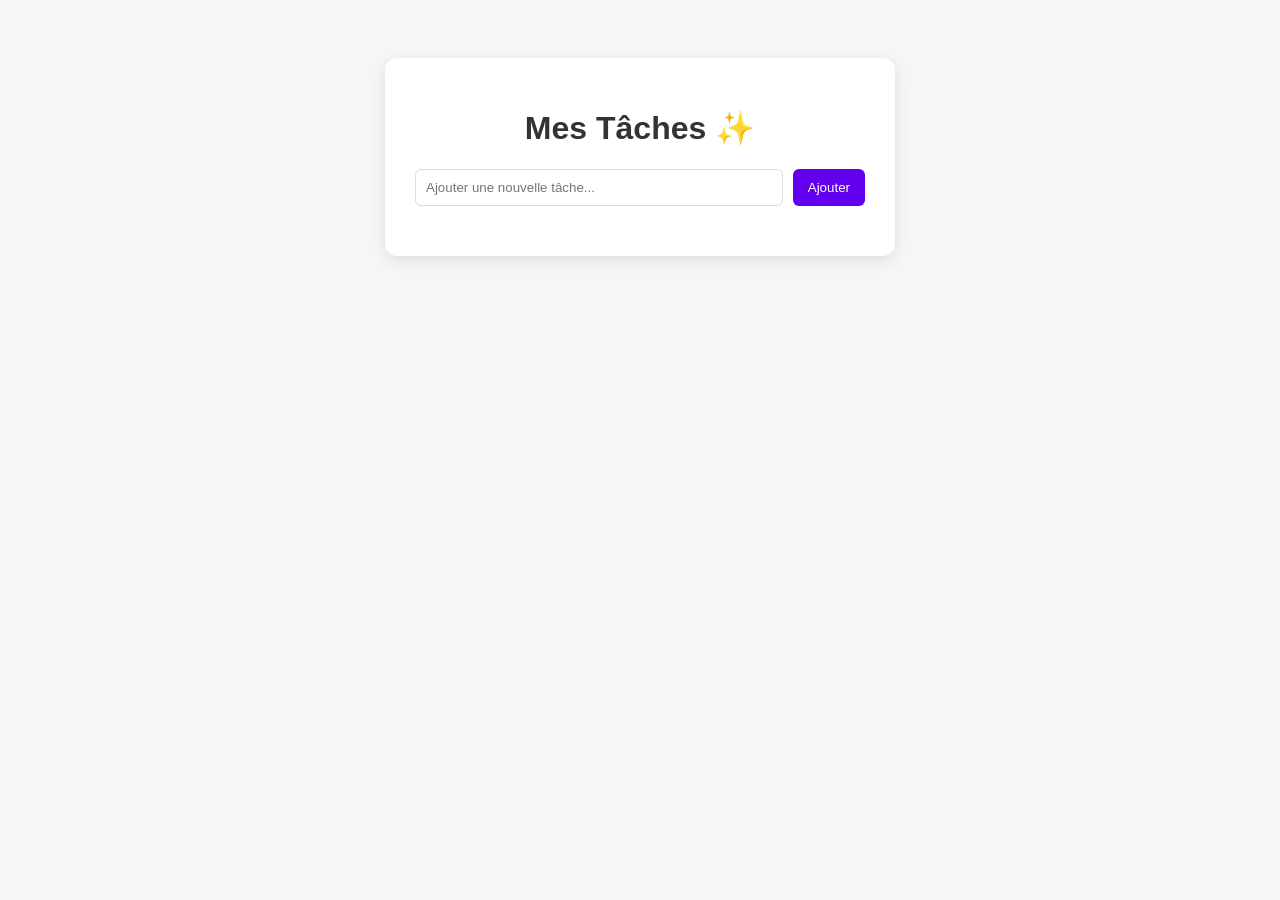
==== index.html @ c24b438d "Initial commit: Ajout des fichiers web et Dockerfile pour OpenShift" ====
<!DOCTYPE html>
<html lang="fr">
<head>
    <meta charset="UTF-8">
    <meta name="viewport" content="width=device-width, initial-scale=1.0">
    <title>Ma Gestion de Tâches</title>
    <link rel="stylesheet" href="style.css">
</head>
<body>
    <div class="app-container">
        <h1>Mes Tâches ✨</h1>
        <div class="input-section">
            <input type="text" id="taskInput" placeholder="Ajouter une nouvelle tâche...">
            <button id="addBtn">Ajouter</button>
        </div>
        <ul id="taskList"></ul>
    </div>
    <script src="script.js"></script>
</body>
</html>
---- style.css ----
body {
    font-family: 'Segoe UI', Tahoma, Geneva, Verdana, sans-serif;
    background-color: #f4f7f6;
    display: flex;
    justify-content: center;
    padding-top: 50px;
}
.app-container {
    background: white;
    padding: 30px;
    border-radius: 12px;
    box-shadow: 0 4px 15px rgba(0,0,0,0.1);
    width: 100%;
    max-width: 450px;
}
h1 { text-align: center; color: #333; }
.input-section { display: flex; gap: 10px; margin-bottom: 20px; }
input { flex: 1; padding: 10px; border: 1px solid #ddd; border-radius: 6px; }
button { padding: 10px 15px; background: #6200ee; color: white; border: none; border-radius: 6px; cursor: pointer; }
button:hover { background: #4b00b4; }
ul { list-style: none; padding: 0; }
li { display: flex; justify-content: space-between; padding: 12px; background: #f9f9f9; margin-bottom: 8px; border-radius: 6px; border-left: 4px solid #6200ee; }
.delete-btn { background: none; color: #ff5252; border: none; cursor: pointer; font-weight: bold; }
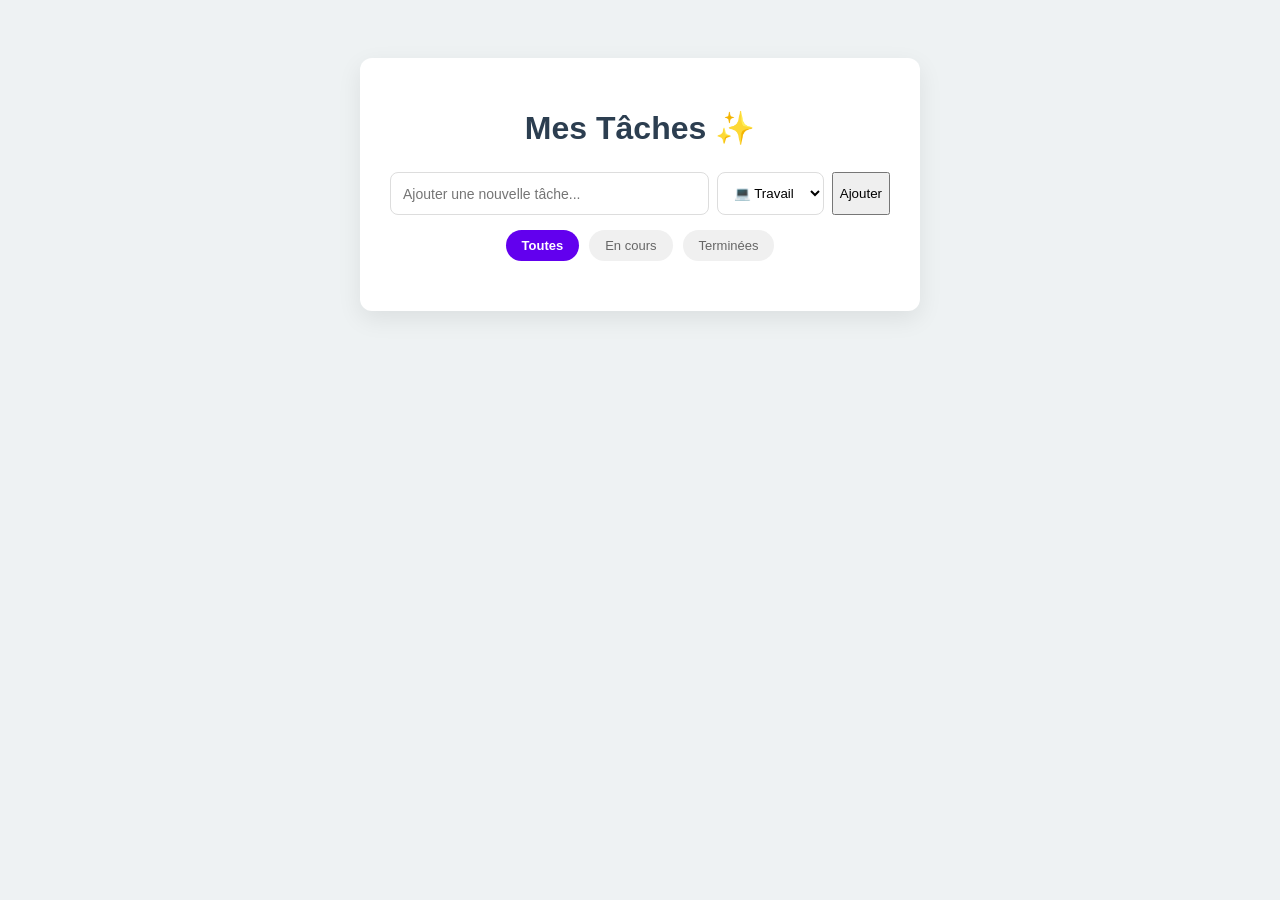
==== commit cbe17e85: "Ajout des étiquettes, des statuts et du système de filtrage" ====
--- a/index.html
+++ b/index.html
@@ -3,16 +3,29 @@
 <head>
     <meta charset="UTF-8">
     <meta name="viewport" content="width=device-width, initial-scale=1.0">
-    <title>Ma Gestion de Tâches</title>
+    <title>Gestion de Tâches Avancée</title>
     <link rel="stylesheet" href="style.css">
 </head>
 <body>
     <div class="app-container">
         <h1>Mes Tâches ✨</h1>
+        
         <div class="input-section">
             <input type="text" id="taskInput" placeholder="Ajouter une nouvelle tâche...">
+            <select id="tagSelect">
+                <option value="💻 Travail">💻 Travail</option>
+                <option value="🏠 Perso">🏠 Perso</option>
+                <option value="🚨 Urgent">🚨 Urgent</option>
+            </select>
             <button id="addBtn">Ajouter</button>
         </div>
+
+        <div class="filter-section">
+            <button class="filter-btn active" data-filter="all">Toutes</button>
+            <button class="filter-btn" data-filter="active">En cours</button>
+            <button class="filter-btn" data-filter="completed">Terminées</button>
+        </div>
+
         <ul id="taskList"></ul>
     </div>
     <script src="script.js"></script>
--- a/style.css
+++ b/style.css
@@ -1,6 +1,6 @@
 body {
     font-family: 'Segoe UI', Tahoma, Geneva, Verdana, sans-serif;
-    background-color: #f4f7f6;
+    background-color: #eef2f3;
     display: flex;
     justify-content: center;
     padding-top: 50px;
@@ -9,15 +9,30 @@
     background: white;
     padding: 30px;
     border-radius: 12px;
-    box-shadow: 0 4px 15px rgba(0,0,0,0.1);
+    box-shadow: 0 8px 24px rgba(0,0,0,0.08);
     width: 100%;
-    max-width: 450px;
+    max-width: 500px;
 }
-h1 { text-align: center; color: #333; }
-.input-section { display: flex; gap: 10px; margin-bottom: 20px; }
-input { flex: 1; padding: 10px; border: 1px solid #ddd; border-radius: 6px; }
-button { padding: 10px 15px; background: #6200ee; color: white; border: none; border-radius: 6px; cursor: pointer; }
-button:hover { background: #4b00b4; }
+h1 { text-align: center; color: #2c3e50; margin-bottom: 25px; }
+.input-section { display: flex; gap: 8px; margin-bottom: 15px; }
+input { flex: 1; padding: 12px; border: 1px solid #ddd; border-radius: 8px; font-size: 14px; }
+select { padding: 12px; border: 1px solid #ddd; border-radius: 8px; background: white; cursor: pointer; }
+button id="addBtn" { padding: 12px 18px; background: #6200ee; color: white; border: none; border-radius: 8px; cursor: pointer; font-weight: bold; }
+button:hover { opacity: 0.9; }
+
+/* Filtres */
+.filter-section { display: flex; gap: 10px; margin-bottom: 20px; justify-content: center; }
+.filter-btn { background: #f0f0f0; border: none; padding: 8px 16px; border-radius: 20px; cursor: pointer; font-size: 13px; color: #666; transition: 0.2s; }
+.filter-btn.active { background: #6200ee; color: white; font-weight: bold; }
+
+/* Liste */
 ul { list-style: none; padding: 0; }
-li { display: flex; justify-content: space-between; padding: 12px; background: #f9f9f9; margin-bottom: 8px; border-radius: 6px; border-left: 4px solid #6200ee; }
-.delete-btn { background: none; color: #ff5252; border: none; cursor: pointer; font-weight: bold; }+li { display: flex; align-items: center; justify-content: space-between; padding: 14px; background: #f9f9f9; margin-bottom: 10px; border-radius: 8px; box-shadow: 0 2px 5px rgba(0,0,0,0.02); transition: 0.3s; }
+li.completed { background: #f2f2f2; opacity: 0.7; }
+li.completed .task-text { text-decoration: line-through; color: #888; }
+
+.task-content { display: flex; align-items: center; gap: 12px; flex: 1; }
+.task-checkbox { width: 18px; height: 18px; cursor: pointer; }
+.tag { font-size: 11px; padding: 4px 8px; border-radius: 12px; background: #e1bee7; color: #4a148c; font-weight: bold; }
+
+.delete-btn { background: none; color: #e74c3c; border: none; cursor: pointer; font-size: 16px; padding: 5px; }
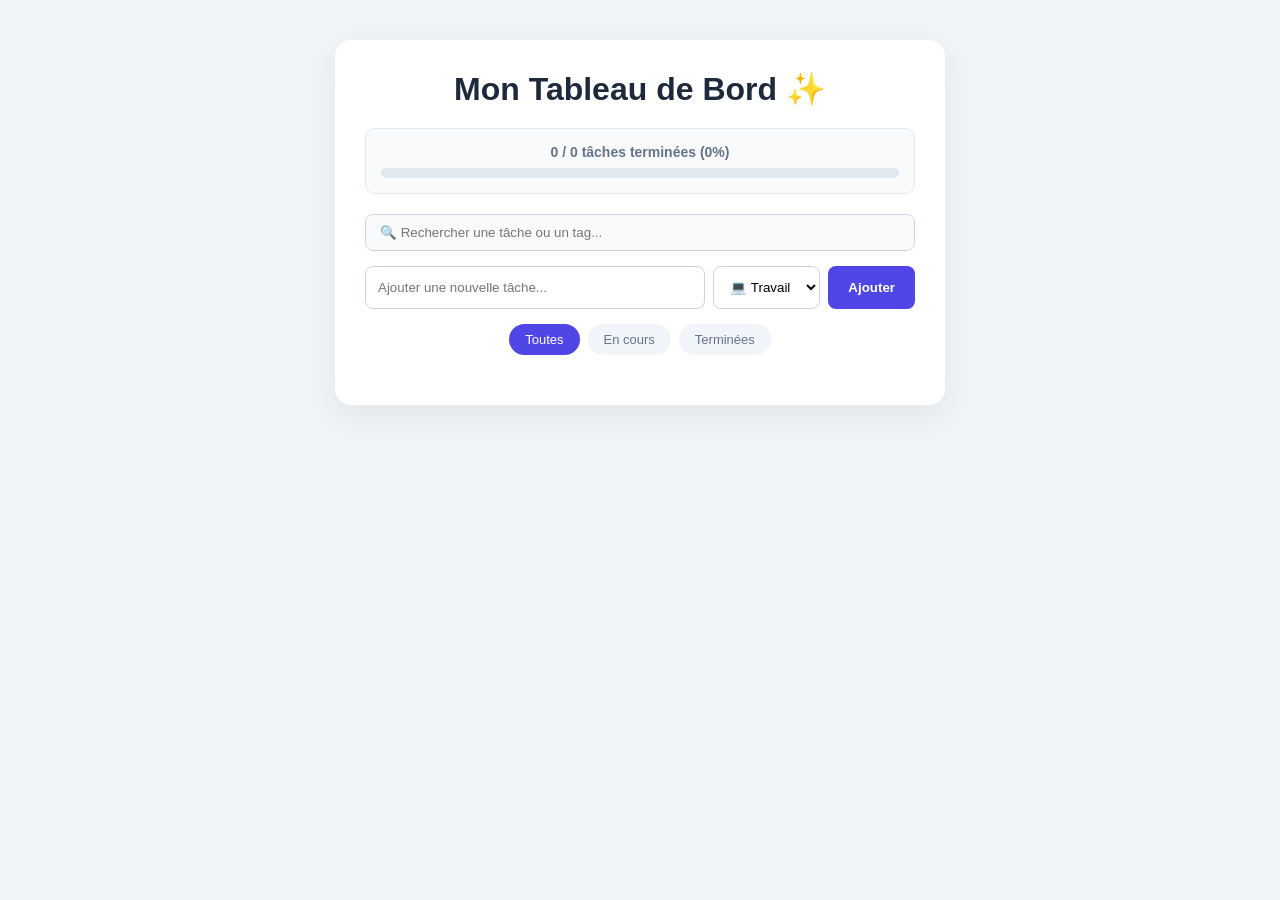
==== commit a4d80dd4: "Feature: Barre de recherche, progression dynamique et codes couleurs par priorité" ====
--- a/index.html
+++ b/index.html
@@ -3,13 +3,27 @@
 <head>
     <meta charset="UTF-8">
     <meta name="viewport" content="width=device-width, initial-scale=1.0">
-    <title>Gestion de Tâches Avancée</title>
+    <title>Gestion de Tâches Pro</title>
     <link rel="stylesheet" href="style.css">
 </head>
 <body>
     <div class="app-container">
-        <h1>Mes Tâches ✨</h1>
+        <h1>Mon Tableau de Bord ✨</h1>
         
+        <!-- Barre de statistiques et progression -->
+        <div class="stats-container">
+            <div class="stats-text" id="statsText">0 / 0 tâches terminées (0%)</div>
+            <div class="progress-bar-bg">
+                <div class="progress-bar-fill" id="progressBarFill"></div>
+            </div>
+        </div>
+
+        <!-- Barre de Recherche -->
+        <div class="search-section">
+            <input type="text" id="searchInput" placeholder="🔍 Rechercher une tâche ou un tag...">
+        </div>
+
+        <!-- Section d'ajout -->
         <div class="input-section">
             <input type="text" id="taskInput" placeholder="Ajouter une nouvelle tâche...">
             <select id="tagSelect">
@@ -20,12 +34,14 @@
             <button id="addBtn">Ajouter</button>
         </div>
 
+        <!-- Filtres d'état -->
         <div class="filter-section">
             <button class="filter-btn active" data-filter="all">Toutes</button>
             <button class="filter-btn" data-filter="active">En cours</button>
             <button class="filter-btn" data-filter="completed">Terminées</button>
         </div>
 
+        <!-- Liste des tâches -->
         <ul id="taskList"></ul>
     </div>
     <script src="script.js"></script>
--- a/style.css
+++ b/style.css
@@ -1,38 +1,56 @@
 body {
     font-family: 'Segoe UI', Tahoma, Geneva, Verdana, sans-serif;
-    background-color: #eef2f3;
+    background-color: #f0f4f8;
     display: flex;
     justify-content: center;
-    padding-top: 50px;
+    padding-top: 40px;
+    margin: 0;
 }
 .app-container {
     background: white;
     padding: 30px;
-    border-radius: 12px;
-    box-shadow: 0 8px 24px rgba(0,0,0,0.08);
+    border-radius: 16px;
+    box-shadow: 0 10px 30px rgba(0,0,0,0.06);
     width: 100%;
-    max-width: 500px;
+    max-width: 550px;
 }
-h1 { text-align: center; color: #2c3e50; margin-bottom: 25px; }
+h1 { text-align: center; color: #1e293b; margin-top: 0; margin-bottom: 20px; }
+
+/* Statistiques & Barre de progression */
+.stats-container { background: #f8fafc; padding: 15px; border-radius: 10px; margin-bottom: 20px; border: 1px solid #e2e8f0; }
+.stats-text { font-size: 14px; color: #64748b; font-weight: 600; margin-bottom: 8px; text-align: center; }
+.progress-bar-bg { background: #e2e8f0; height: 10px; border-radius: 5px; overflow: hidden; }
+.progress-bar-fill { background: #10b981; height: 100%; width: 0%; transition: width 0.4s ease; }
+
+/* Recherche */
+.search-section { margin-bottom: 15px; }
+.search-section input { width: 100%; box-sizing: border-box; padding: 10px 14px; border: 1px solid #cbd5e1; border-radius: 8px; background: #f8fafc; }
+
+/* Formulaire d'ajout */
 .input-section { display: flex; gap: 8px; margin-bottom: 15px; }
-input { flex: 1; padding: 12px; border: 1px solid #ddd; border-radius: 8px; font-size: 14px; }
-select { padding: 12px; border: 1px solid #ddd; border-radius: 8px; background: white; cursor: pointer; }
-button id="addBtn" { padding: 12px 18px; background: #6200ee; color: white; border: none; border-radius: 8px; cursor: pointer; font-weight: bold; }
-button:hover { opacity: 0.9; }
+.input-section input { flex: 1; padding: 12px; border: 1px solid #cbd5e1; border-radius: 8px; }
+select { padding: 12px; border: 1px solid #cbd5e1; border-radius: 8px; background: white; cursor: pointer; }
+#addBtn { padding: 12px 20px; background: #4f46e5; color: white; border: none; border-radius: 8px; cursor: pointer; font-weight: bold; }
 
 /* Filtres */
-.filter-section { display: flex; gap: 10px; margin-bottom: 20px; justify-content: center; }
-.filter-btn { background: #f0f0f0; border: none; padding: 8px 16px; border-radius: 20px; cursor: pointer; font-size: 13px; color: #666; transition: 0.2s; }
-.filter-btn.active { background: #6200ee; color: white; font-weight: bold; }
+.filter-section { display: flex; gap: 8px; margin-bottom: 20px; justify-content: center; }
+.filter-btn { background: #f1f5f9; border: none; padding: 8px 16px; border-radius: 20px; cursor: pointer; font-size: 13px; color: #64748b; font-weight: 500; }
+.filter-btn.active { background: #4f46e5; color: white; }
 
-/* Liste */
-ul { list-style: none; padding: 0; }
-li { display: flex; align-items: center; justify-content: space-between; padding: 14px; background: #f9f9f9; margin-bottom: 10px; border-radius: 8px; box-shadow: 0 2px 5px rgba(0,0,0,0.02); transition: 0.3s; }
-li.completed { background: #f2f2f2; opacity: 0.7; }
-li.completed .task-text { text-decoration: line-through; color: #888; }
+/* Liste des éléments */
+ul { list-style: none; padding: 0; margin: 0; }
+li { display: flex; align-items: center; justify-content: space-between; padding: 14px; background: #ffffff; margin-bottom: 10px; border-radius: 10px; border: 1px solid #e2e8f0; transition: all 0.2s ease; }
+li.completed { background: #f8fafc; opacity: 0.6; }
+li.completed .task-text { text-decoration: line-through; color: #94a3b8; }
 
-.task-content { display: flex; align-items: center; gap: 12px; flex: 1; }
-.task-checkbox { width: 18px; height: 18px; cursor: pointer; }
-.tag { font-size: 11px; padding: 4px 8px; border-radius: 12px; background: #e1bee7; color: #4a148c; font-weight: bold; }
+.task-content { display: flex; align-items: center; gap: 12px; flex: 1; min-width: 0; }
+.task-checkbox { width: 18px; height: 18px; cursor: pointer; accent-color: #4f46e5; }
+.task-text { flex: 1; overflow: hidden; text-overflow: ellipsis; white-space: nowrap; color: #334155; font-weight: 500; }
 
-.delete-btn { background: none; color: #e74c3c; border: none; cursor: pointer; font-size: 16px; padding: 5px; }+/* Styles d'étiquettes selon la priorité */
+.tag { font-size: 11px; padding: 4px 10px; border-radius: 20px; font-weight: bold; white-space: nowrap; }
+.tag-travail { background: #dbeafe; color: #1e40af; }
+.tag-perso { background: #dcfce7; color: #166534; }
+.tag-urgent { background: #fee2e2; color: #991b1b; }
+
+.delete-btn { background: none; color: #ef4444; border: none; cursor: pointer; font-size: 16px; padding: 0 5px; }
